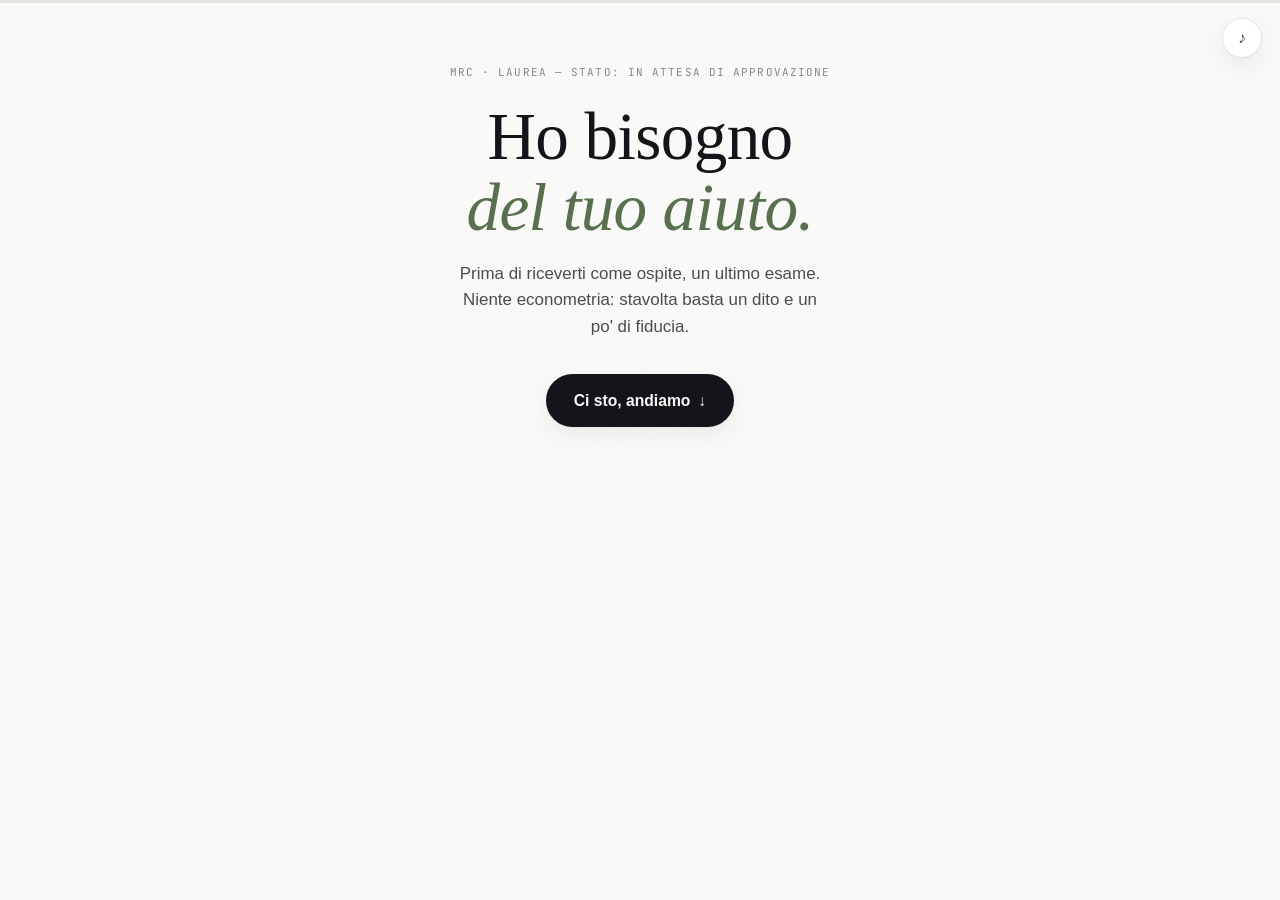
==== index[1].html @ ea22d8e7 "index1" ====
<!DOCTYPE html>
<html lang="it">
<head>
<meta charset="UTF-8">
<meta name="viewport" content="width=device-width, initial-scale=1, viewport-fit=cover">
<title>Marco — Invito alla mia laurea</title>
<meta name="description" content="Prima di invitarti alla mia laurea, una piccola missione.">

<!-- Font: coppia editoriale (serif con carattere + sans neutro + mono per i dati) -->
<link rel="preconnect" href="https://fonts.googleapis.com">
<link rel="preconnect" href="https://fonts.gstatic.com" crossorigin>
<link href="https://fonts.googleapis.com/css2?family=Baloo+2:wght@500;600;700;800&family=Nunito:wght@400;500;600;700&family=JetBrains+Mono:wght@400;500&display=swap" rel="stylesheet">

<link rel="stylesheet" href="style.css">
</head>
<body>

<!-- Rumore/grain molto leggero per una sensazione "premium", non decorativo a caso -->
<div class="grain" aria-hidden="true"></div>

<!-- Barra "quotazione tesi": elemento firma, riprende il linguaggio finanziario del percorso di studi -->
<div class="ledger-bar" aria-hidden="true">
  <div class="ledger-fill" id="ledgerFill"></div>
  <span class="ledger-label" id="ledgerLabel">0%</span>
</div>

<button class="sound-toggle" id="soundToggle" type="button" aria-pressed="true" aria-label="Disattiva audio">
  <span id="soundIcon">♪</span>
</button>

<main class="app" id="app">

  <!-- ============ SCHERMATA 1 — L'INCARICO ============ -->
  <section class="screen screen-intro" id="screenIntro" data-state="active" aria-hidden="false">
    <div class="screen-inner">
      <p class="eyebrow">MRC&nbsp;·&nbsp;LAUREA&nbsp;— STATO: IN ATTESA DI APPROVAZIONE</p>
      <h1 class="display display-xl">
        Ho bisogno<br><em>del tuo aiuto.</em>
      </h1>
      <p class="lede">
        Prima di riceverti come ospite, un ultimo esame.
        Niente econometria: stavolta basta un dito e un po' di fiducia.
      </p>
      <button class="btn btn-primary" id="startBtn" type="button">
        Ci sto, andiamo
        <span class="btn-arrow" aria-hidden="true">↓</span>
      </button>
    </div>
  </section>

  <!-- ============ SCHERMATA 2 — LA MISSIONE (drag & drop) ============ -->
  <section class="screen screen-mission" id="screenMission" data-state="idle" aria-hidden="true">
    <div class="screen-inner">
      <p class="eyebrow">FASE 1 DI 1 — VERIFICA SUL CAMPO</p>
      <h2 class="display display-md">
        Guadagnati la fiducia di <em id="dogNameInline">Bond</em>.
      </h2>
      <p class="lede lede-tight" id="missionHint">
        Trascina il croccantino fino al muso. È l'esame più facile che sosterrai oggi.
      </p>

      <div class="stage" id="stage">
        <!-- Zona target: il cane -->
        <div class="dog-zone" id="dogZone">
          <div class="dog-frame" id="dogFrame">
            <img
              class="dog-photo"
              id="dogImg"
              src="dog.jpg"
              alt="Bond, il mio cane, in attesa fiduciosa"
              draggable="false"
            >
            <!-- Fallback elegante in caso dog.jpg non sia stato ancora caricato -->
            <svg class="dog-fallback" id="dogFallback" viewBox="0 0 200 200" role="img" aria-label="Illustrazione di un cane seduto">
              <circle cx="100" cy="100" r="98" class="dog-fallback-bg"/>
              <g class="dog-fallback-lines" fill="none" stroke-width="3" stroke-linecap="round" stroke-linejoin="round">
                <path d="M60 150c0-30 15-45 40-45s40 15 40 45"/>
                <ellipse cx="100" cy="95" rx="34" ry="30"/>
                <path d="M72 74c-6-14-2-26 6-30 6 10 6 20 4 30"/>
                <path d="M128 74c6-14 2-26-6-30-6 10-6 20-4 30"/>
                <circle cx="88" cy="92" r="2.4" fill="currentColor" stroke="none"/>
                <circle cx="112" cy="92" r="2.4" fill="currentColor" stroke="none"/>
                <path id="dogMouthPath" d="M92 108q8 6 16 0" />
                <circle cx="100" cy="100" r="3" fill="currentColor" stroke="none" opacity=".0001"/>
              </g>
            </svg>
          </div>
          <!-- Punto di arrivo invisibile usato per calcolare il "successo" -->
          <div class="drop-target" id="dropTarget" aria-hidden="true"></div>
        </div>

        <!-- Croccantino trascinabile -->
        <div
          class="treat"
          id="treat"
          role="button"
          tabindex="0"
          aria-label="Croccantino. Trascina fino al cane, oppure premi Invio per lanciarlo automaticamente."
        >
          <img
            class="treat-photo"
            id="treatImg"
            src="treat.png"
            alt=""
            draggable="false"
          >
          <svg class="treat-fallback" id="treatFallback" viewBox="0 0 60 60" role="presentation">
            <path class="treat-shape" d="M30 6c9 0 15 7 15 15 0 3-1 5-3 7 2 2 3 4 3 7 0 8-6 15-15 15S15 43 15 35c0-3 1-5 3-7-2-2-3-4-3-7 0-8 6-15 15-15Z"/>
            <circle cx="24" cy="24" r="1.6" class="treat-dot"/>
            <circle cx="36" cy="26" r="1.6" class="treat-dot"/>
            <circle cx="30" cy="36" r="1.6" class="treat-dot"/>
          </svg>
        </div>
      </div>

      <p class="mission-caption" id="missionCaption">Trascina&nbsp;→</p>
    </div>

    <!-- Livello dei coriandoli, sopra tutto -->
    <div class="confetti-layer" id="confettiLayer" aria-hidden="true"></div>
  </section>

  <!-- ============ SCHERMATA 3 — IL REVEAL ============ -->
  <section class="screen screen-reveal" id="screenReveal" data-state="idle" aria-hidden="true">
    <div class="screen-inner screen-inner-wide">

      <p class="eyebrow eyebrow-gold">🎓 MISSIONE COMPLETATA</p>
      <h2 class="display display-lg">
        Sei ufficialmente<br><em>invitato.</em>
      </h2>
      <p class="lede" id="revealLede">
        Bond ha dato l'approvazione. Ora tocca a te.
      </p>

      <!-- Mini "report trimestrale" ironico — coerente con Economia e Finanza -->
      <div class="report-grid" id="reportGrid">
        <div class="report-card">
          <p class="report-label">RISK ASSESSMENT</p>
          <p class="report-value">Probabilità che mi laureassi: inferiore a quella che <span id="dogNameInline2">Bond</span> rifiutasse un croccantino.</p>
        </div>
        <div class="report-card">
          <p class="report-label">PERFORMANCE</p>
          <p class="report-value"><span id="degreeInline">Economia e Finanza</span>: completata. Sopravvivenza universitaria: <strong>100%</strong>.</p>
        </div>
        <div class="report-card">
          <p class="report-label">STATUS</p>
          <p class="report-value">Achievement unlocked: <strong>Laurea ottenuta.</strong></p>
        </div>
      </div>

      <!-- Dettagli evento -->
      <div class="details-card" id="detailsCard">
        <div class="details-row">
          <span class="details-label">Data</span>
          <span class="details-value" id="detailDate">—</span>
        </div>
        <div class="details-row">
          <span class="details-label">Ora</span>
          <span class="details-value" id="detailTime">—</span>
        </div>
        <div class="details-row">
          <span class="details-label">Luogo</span>
          <span class="details-value" id="detailVenue">—</span>
        </div>
        <div class="details-row">
          <span class="details-label">Indirizzo</span>
          <span class="details-value">
            <a class="maps-link" id="detailMapsLink" href="#" target="_blank" rel="noopener">
              <span id="detailAddress">—</span>
              <span class="maps-arrow" aria-hidden="true">↗</span>
            </a>
          </span>
        </div>
        <div class="details-row" id="detailDressRow">
          <span class="details-label">Dress code</span>
          <span class="details-value" id="detailDress">—</span>
        </div>
      </div>

      <div class="cta-group">
        <a class="btn btn-primary btn-large" id="whatsappBtn" href="#" target="_blank" rel="noopener">
          Conferma la presenza
          <span class="btn-arrow" aria-hidden="true">→</span>
        </a>
        <button class="btn-text" id="calendarBtn" type="button">Aggiungi al calendario</button>
      </div>

      <p class="footnote">Nessun croccantino è stato danneggiato durante la creazione di questo invito.</p>
    </div>
  </section>

</main>

<script src="script.js"></script>
</body>
</html>
---- style.css ----
/* ==========================================================================
   INVITO DI LAUREA — MARCO
   Palette: bianco / nero / grigio + accento salvia (stato) + oro (celebrazione)
   Type: Fraunces (display, con carattere) + Inter (corpo) + JetBrains Mono (dati)
   ========================================================================== */

:root{
  /* ---- colore ---- */
  --bg:            #FAFAF8;
  --bg-raised:     #FFFFFF;
  --ink:           #14151A;
  --ink-soft:      #4A4C52;
  --muted:         #86888D;
  --line:          #E5E4DF;
  --line-strong:   #D5D4CE;

  --sage:          #7C9473;
  --sage-deep:     #58704F;
  --sage-tint:     #E9EEE5;

  --gold:          #C9A961;
  --gold-deep:     #A6853F;
  --gold-tint:     #F6EFDD;

  --ink-invert:    #FAFAF8;

  /* ---- tipografia ---- */
  --font-display: 'Fraunces', Georgia, 'Times New Roman', serif;
  --font-body:    'Inter', -apple-system, BlinkMacSystemFont, 'Segoe UI', sans-serif;
  --font-mono:    'JetBrains Mono', ui-monospace, 'SF Mono', Consolas, monospace;

  /* ---- ritmo ---- */
  --radius-s:  10px;
  --radius-m:  18px;
  --radius-l:  28px;
  --shadow-soft: 0 1px 2px rgba(20,21,26,.04), 0 8px 24px rgba(20,21,26,.06);
  --shadow-lift: 0 2px 6px rgba(20,21,26,.06), 0 16px 40px rgba(20,21,26,.10);

  --ease-out: cubic-bezier(.16,1,.3,1);
  --ease-spring: cubic-bezier(.34,1.56,.64,1);

  color-scheme: light;
}

/* ---------------------------------------------------------------------- */
/* RESET DI BASE                                                          */
/* ---------------------------------------------------------------------- */
*, *::before, *::after{ box-sizing: border-box; }
html{ -webkit-text-size-adjust: 100%; }
html, body{ height: 100%; }
body{
  margin: 0;
  background: var(--bg);
  color: var(--ink);
  font-family: var(--font-body);
  font-size: 16px;
  line-height: 1.5;
  -webkit-font-smoothing: antialiased;
  text-rendering: optimizeLegibility;
  overscroll-behavior-y: none;
}
img{ max-width: 100%; display: block; }
button{ font: inherit; color: inherit; background: none; border: 0; cursor: pointer; }
a{ color: inherit; }
h1, h2, p{ margin: 0; }

/* Focus visibile e leggibile per accessibilità da tastiera */
:focus-visible{
  outline: 2px solid var(--sage-deep);
  outline-offset: 3px;
  border-radius: 6px;
}

/* Rispetta la preferenza di ridurre le animazioni */
@media (prefers-reduced-motion: reduce){
  *, *::before, *::after{
    animation-duration: .001ms !important;
    animation-iteration-count: 1 !important;
    transition-duration: .001ms !important;
    scroll-behavior: auto !important;
  }
}

/* ---------------------------------------------------------------------- */
/* GRAIN — texture leggerissima per una sensazione "stampata", non digitale */
/* ---------------------------------------------------------------------- */
.grain{
  position: fixed;
  inset: 0;
  pointer-events: none;
  z-index: 5;
  opacity: .035;
  mix-blend-mode: multiply;
  background-image: url("data:image/svg+xml,%3Csvg xmlns='http://www.w3.org/2000/svg' width='120' height='120'%3E%3Cfilter id='n'%3E%3CfeTurbulence type='fractalNoise' baseFrequency='0.9' numOctaves='2' stitchTiles='stitch'/%3E%3C/filter%3E%3Crect width='100%25' height='100%25' filter='url(%23n)'/%3E%3C/svg%3E");
}

/* ---------------------------------------------------------------------- */
/* BARRA "QUOTAZIONE TESI" — elemento firma del sito                     */
/* Richiama il linguaggio finanziario (Economia e Finanza) e funge da    */
/* indicatore di avanzamento della missione, non solo decorazione.       */
/* ---------------------------------------------------------------------- */
.ledger-bar{
  position: fixed;
  top: 0; left: 0; right: 0;
  height: 3px;
  background: var(--line);
  z-index: 40;
  display: flex;
  align-items: center;
}
.ledger-fill{
  height: 100%;
  width: 0%;
  background: linear-gradient(90deg, var(--sage-deep), var(--sage));
  transition: width .5s var(--ease-out);
}
.ledger-label{
  position: absolute;
  right: 12px;
  top: 8px;
  font-family: var(--font-mono);
  font-size: 11px;
  letter-spacing: .04em;
  color: var(--muted);
  opacity: 0;
  transition: opacity .3s ease;
}
[data-progress-visible="true"] .ledger-label{ opacity: 1; }

/* ---------------------------------------------------------------------- */
/* TOGGLE AUDIO                                                            */
/* ---------------------------------------------------------------------- */
.sound-toggle{
  position: fixed;
  top: 18px;
  right: 18px;
  z-index: 40;
  width: 40px;
  height: 40px;
  border-radius: 50%;
  background: var(--bg-raised);
  border: 1px solid var(--line);
  color: var(--ink-soft);
  display: flex;
  align-items: center;
  justify-content: center;
  font-size: 16px;
  box-shadow: var(--shadow-soft);
  transition: transform .2s var(--ease-out), color .2s ease;
}
.sound-toggle:hover{ transform: translateY(-1px) scale(1.04); }
.sound-toggle[aria-pressed="false"]{ color: var(--muted); opacity: .55; }

/* ---------------------------------------------------------------------- */
/* LAYOUT GENERALE — un solo "schermo" visibile alla volta                */
/* ---------------------------------------------------------------------- */
.app{
  position: relative;
  min-height: 100dvh;
  overflow: hidden;
}

.screen{
  position: absolute;
  inset: 0;
  display: flex;
  align-items: center;
  justify-content: center;
  padding: 96px 24px 56px;
  opacity: 0;
  visibility: hidden;
  transform: translateY(14px);
  transition: opacity .6s var(--ease-out), transform .6s var(--ease-out), visibility 0s linear .6s;
  overflow-y: auto;
}
.screen[data-state="active"]{
  position: relative;
  opacity: 1;
  visibility: visible;
  transform: translateY(0);
  transition: opacity .6s var(--ease-out), transform .6s var(--ease-out);
}
.screen[data-state="leaving"]{
  opacity: 0;
  transform: translateY(-14px);
}

.screen-inner{
  width: 100%;
  max-width: 480px;
  text-align: center;
  margin: 0 auto;
}
.screen-inner-wide{ max-width: 560px; }

/* ---------------------------------------------------------------------- */
/* TIPOGRAFIA                                                              */
/* ---------------------------------------------------------------------- */
.eyebrow{
  font-family: var(--font-mono);
  font-size: 11px;
  letter-spacing: .10em;
  text-transform: uppercase;
  color: var(--muted);
  margin-bottom: 20px;
}
.eyebrow-gold{ color: var(--gold-deep); }

.display{
  font-family: var(--font-display);
  font-weight: 500;
  letter-spacing: -0.01em;
  color: var(--ink);
}
.display em{
  font-style: italic;
  font-weight: 500;
  color: var(--sage-deep);
}
.display-xl{ font-size: clamp(2.4rem, 9vw, 3.6rem); line-height: 1.06; }
.display-lg{ font-size: clamp(2.1rem, 7.5vw, 3.1rem); line-height: 1.08; margin-bottom: 14px; }
.display-md{ font-size: clamp(1.5rem, 6vw, 2.1rem); line-height: 1.18; margin-bottom: 10px; }

.lede{
  margin-top: 18px;
  font-size: 1.06rem;
  line-height: 1.55;
  color: var(--ink-soft);
  max-width: 40ch;
  margin-left: auto;
  margin-right: auto;
}
.lede-tight{ margin-top: 8px; font-size: .98rem; }

.footnote{
  margin-top: 28px;
  font-size: .8rem;
  color: var(--muted);
  font-style: italic;
}

/* ---------------------------------------------------------------------- */
/* BOTTONI                                                                 */
/* ---------------------------------------------------------------------- */
.btn{
  display: inline-flex;
  align-items: center;
  gap: 8px;
  justify-content: center;
  text-decoration: none;
  border-radius: 999px;
  font-family: var(--font-body);
  font-weight: 600;
  font-size: .98rem;
  padding: 15px 28px;
  min-height: 52px;
  transition: transform .25s var(--ease-spring), box-shadow .25s ease, background .25s ease;
}
.btn-primary{
  background: var(--ink);
  color: var(--ink-invert);
  box-shadow: var(--shadow-soft);
  margin-top: 34px;
}
.btn-primary:hover{
  background: var(--sage-deep);
  transform: translateY(-2px);
  box-shadow: var(--shadow-lift);
}
.btn-primary:active{ transform: translateY(0) scale(.98); }
.btn-large{ padding: 17px 32px; font-size: 1.02rem; width: 100%; max-width: 340px; }
.btn-arrow{ transition: transform .25s var(--ease-out); }
.btn-primary:hover .btn-arrow{ transform: translateX(3px); }

.btn-text{
  margin-top: 14px;
  font-size: .88rem;
  color: var(--muted);
  text-decoration: underline;
  text-underline-offset: 3px;
  text-decoration-color: var(--line-strong);
}
.btn-text:hover{ color: var(--ink-soft); text-decoration-color: var(--muted); }

.cta-group{
  margin-top: 36px;
  display: flex;
  flex-direction: column;
  align-items: center;
}

/* ---------------------------------------------------------------------- */
/* SCHERMATA MISSIONE — palco di gioco                                    */
/* ---------------------------------------------------------------------- */
.mission-caption{
  margin-top: 22px;
  font-family: var(--font-mono);
  font-size: .82rem;
  letter-spacing: .04em;
  color: var(--muted);
  transition: color .3s ease, opacity .3s ease;
}
.mission-caption[data-success="true"]{ color: var(--sage-deep); font-weight: 500; }

.stage{
  position: relative;
  width: 100%;
  height: min(46vh, 340px);
  min-height: 240px;
  margin-top: 8px;
  touch-action: none; /* consente al nostro drag via Pointer Events di gestire il tocco senza scroll */
  user-select: none;
}

.dog-zone{
  position: absolute;
  right: 6%;
  bottom: 8%;
  width: 46%;
  max-width: 190px;
  aspect-ratio: 1;
}
.dog-frame{
  position: relative;
  width: 100%;
  height: 100%;
  border-radius: 50%;
  overflow: hidden;
  background: var(--sage-tint);
  border: 1px solid var(--line);
  box-shadow: var(--shadow-soft);
  transition: transform .35s var(--ease-spring);
}
.dog-frame.is-happy{ transform: scale(1.06); }

.dog-photo{
  position: absolute; inset: 0;
  width: 100%; height: 100%;
  object-fit: cover;
}
/* Se dog.jpg non è presente, l'onerror in JS nasconde <img> e mostra questo SVG */
.dog-fallback{
  position: absolute; inset: 0;
  width: 100%; height: 100%;
  display: none;
  color: var(--sage-deep);
}
.dog-fallback-bg{ fill: var(--sage-tint); }

/* Punto invisibile che definisce l'area di "successo" per il drop */
.drop-target{
  position: absolute;
  left: 18%;
  top: 40%;
  width: 30%;
  height: 30%;
  pointer-events: none;
}

.treat{
  position: absolute;
  left: 6%;
  bottom: 14%;
  width: 64px;
  height: 64px;
  border-radius: 50%;
  background: var(--bg-raised);
  border: 1px solid var(--line);
  box-shadow: var(--shadow-soft);
  display: flex;
  align-items: center;
  justify-content: center;
  cursor: grab;
  touch-action: none;
  will-change: transform;
  animation: treat-invite 2.2s ease-in-out infinite;
}
.treat:active{ cursor: grabbing; }
.treat.is-dragging{
  animation: none;
  box-shadow: var(--shadow-lift);
  cursor: grabbing;
}
.treat.is-locked{ animation: none; }

.treat-photo{
  width: 62%; height: 62%;
  object-fit: contain;
  pointer-events: none;
}
.treat-fallback{
  width: 60%; height: 60%;
  display: none;
  color: var(--gold-deep);
  pointer-events: none;
}
.treat-shape{ fill: var(--gold-tint); stroke: var(--gold-deep); stroke-width: 2; }
.treat-dot{ fill: var(--gold-deep); opacity: .5; }

/* piccolo invito al gesto, disattivato durante il drag e a fine missione */
@keyframes treat-invite{
  0%, 100%{ transform: translate(0,0) rotate(0deg); }
  50%{ transform: translate(3px,-4px) rotate(-4deg); }
}

/* ---------------------------------------------------------------------- */
/* CORIANDOLI — eleganti, non giocosi: piccoli segmenti e cerchi          */
/* ---------------------------------------------------------------------- */
.confetti-layer{
  position: absolute;
  inset: 0;
  overflow: visible;
  pointer-events: none;
  z-index: 30;
}
.confetto{
  position: absolute;
  top: 0; left: 0;
  width: var(--size, 7px);
  height: var(--size, 7px);
  background: var(--confetto-color, var(--gold));
  border-radius: var(--confetto-radius, 2px);
  opacity: 0;
  animation: confetto-burst var(--dur, 1.1s) var(--ease-out) forwards;
  animation-delay: var(--delay, 0s);
}
@keyframes confetto-burst{
  0%{
    opacity: 0;
    transform: translate(0,0) rotate(0deg) scale(.6);
  }
  12%{ opacity: 1; }
  100%{
    opacity: 0;
    transform:
      translate(var(--tx, 40px), var(--ty, -80px))
      rotate(var(--rot, 180deg))
      scale(1);
  }
}

/* ---------------------------------------------------------------------- */
/* REPORT CARDS — micro-report trimestrale ironico                       */
/* ---------------------------------------------------------------------- */
.report-grid{
  margin-top: 30px;
  display: grid;
  grid-template-columns: 1fr;
  gap: 10px;
  text-align: left;
}
.report-card{
  background: var(--bg-raised);
  border: 1px solid var(--line);
  border-radius: var(--radius-m);
  padding: 16px 18px;
  box-shadow: var(--shadow-soft);
}
.report-label{
  font-family: var(--font-mono);
  font-size: 10.5px;
  letter-spacing: .09em;
  color: var(--muted);
  margin-bottom: 6px;
}
.report-value{
  font-size: .96rem;
  line-height: 1.45;
  color: var(--ink);
}
.report-value strong{ color: var(--sage-deep); }

/* ---------------------------------------------------------------------- */
/* DETTAGLI EVENTO                                                        */
/* ---------------------------------------------------------------------- */
.details-card{
  margin-top: 18px;
  background: var(--bg-raised);
  border: 1px solid var(--line);
  border-radius: var(--radius-l);
  padding: 8px 22px;
  box-shadow: var(--shadow-lift);
  text-align: left;
}
.details-row{
  display: flex;
  justify-content: space-between;
  align-items: baseline;
  gap: 16px;
  padding: 16px 0;
  border-bottom: 1px solid var(--line);
}
.details-row:last-child{ border-bottom: 0; }
.details-label{
  font-family: var(--font-mono);
  font-size: 11px;
  letter-spacing: .06em;
  text-transform: uppercase;
  color: var(--muted);
  flex-shrink: 0;
}
.details-value{
  font-family: var(--font-display);
  font-size: 1.05rem;
  text-align: right;
  color: var(--ink);
}
.maps-link{
  display: inline-flex;
  align-items: center;
  gap: 4px;
  text-decoration: none;
  color: var(--sage-deep);
  border-bottom: 1px solid var(--sage);
}
.maps-arrow{ font-size: .85em; }

/* ---------------------------------------------------------------------- */
/* RESPONSIVE — regolazioni per schermi più larghi                        */
/* ---------------------------------------------------------------------- */
@media (min-width: 640px){
  .screen{ padding: 64px 24px; }
  .report-grid{ grid-template-columns: repeat(3, 1fr); }
  .details-value{ font-size: 1.1rem; }
}

@media (min-width: 900px){
  .display-xl{ font-size: 4.2rem; }
  .stage{ height: 380px; }
}

/* Schermi molto bassi (landscape su telefono) */
@media (max-height: 560px){
  .screen{ padding: 76px 24px 40px; align-items: flex-start; }
  .stage{ height: 220px; }
}
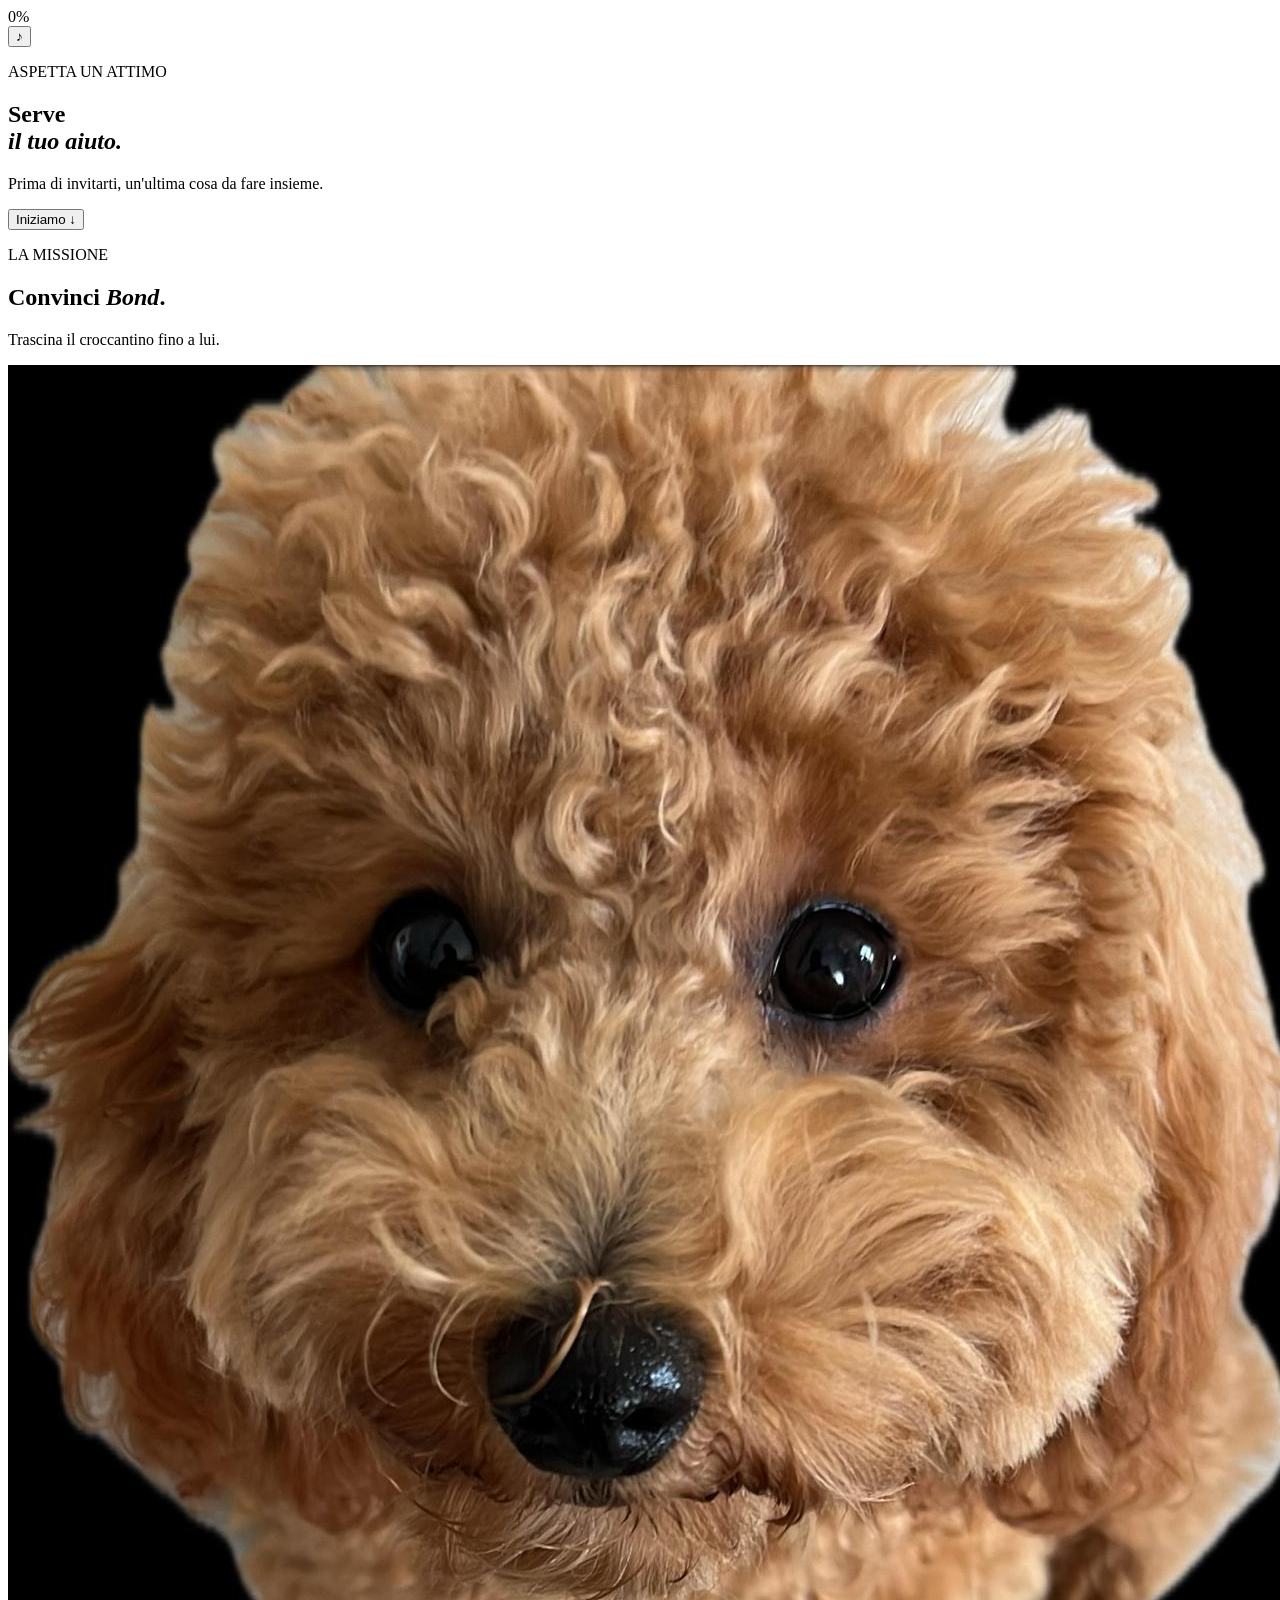
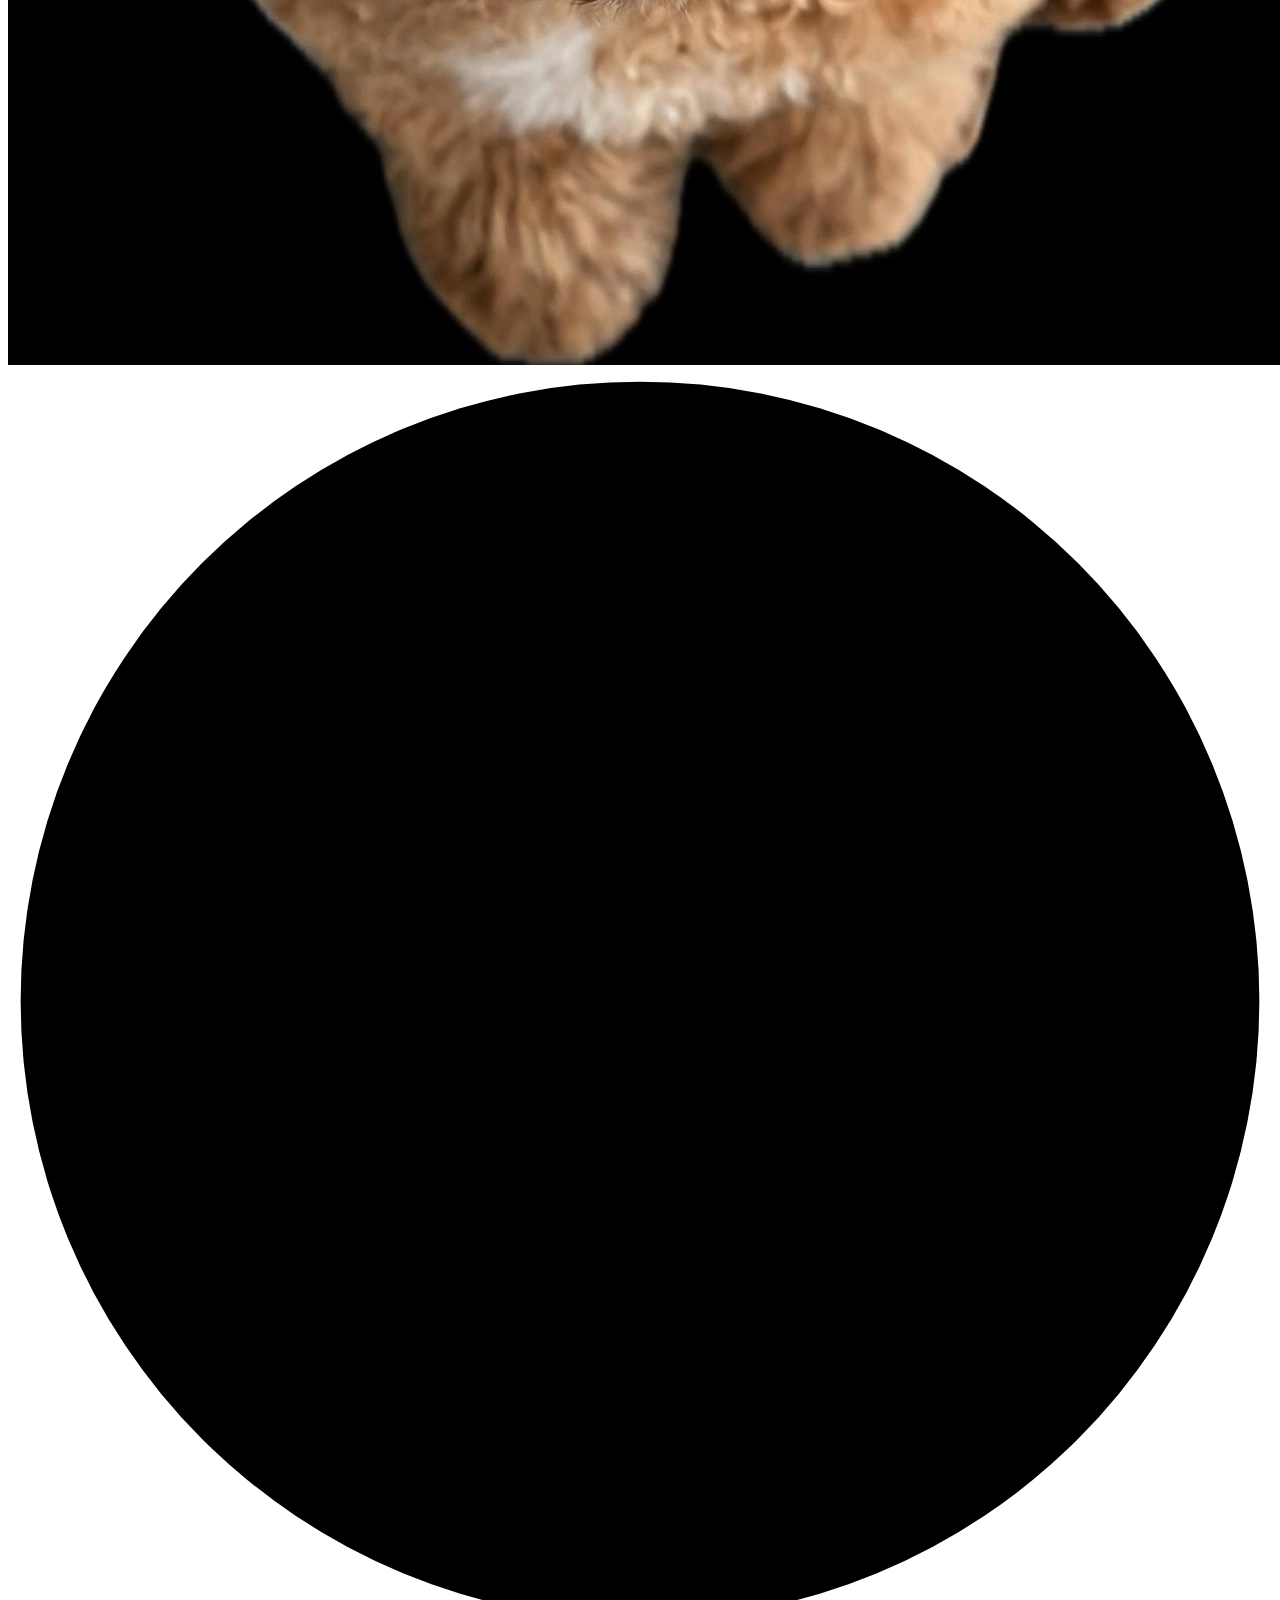
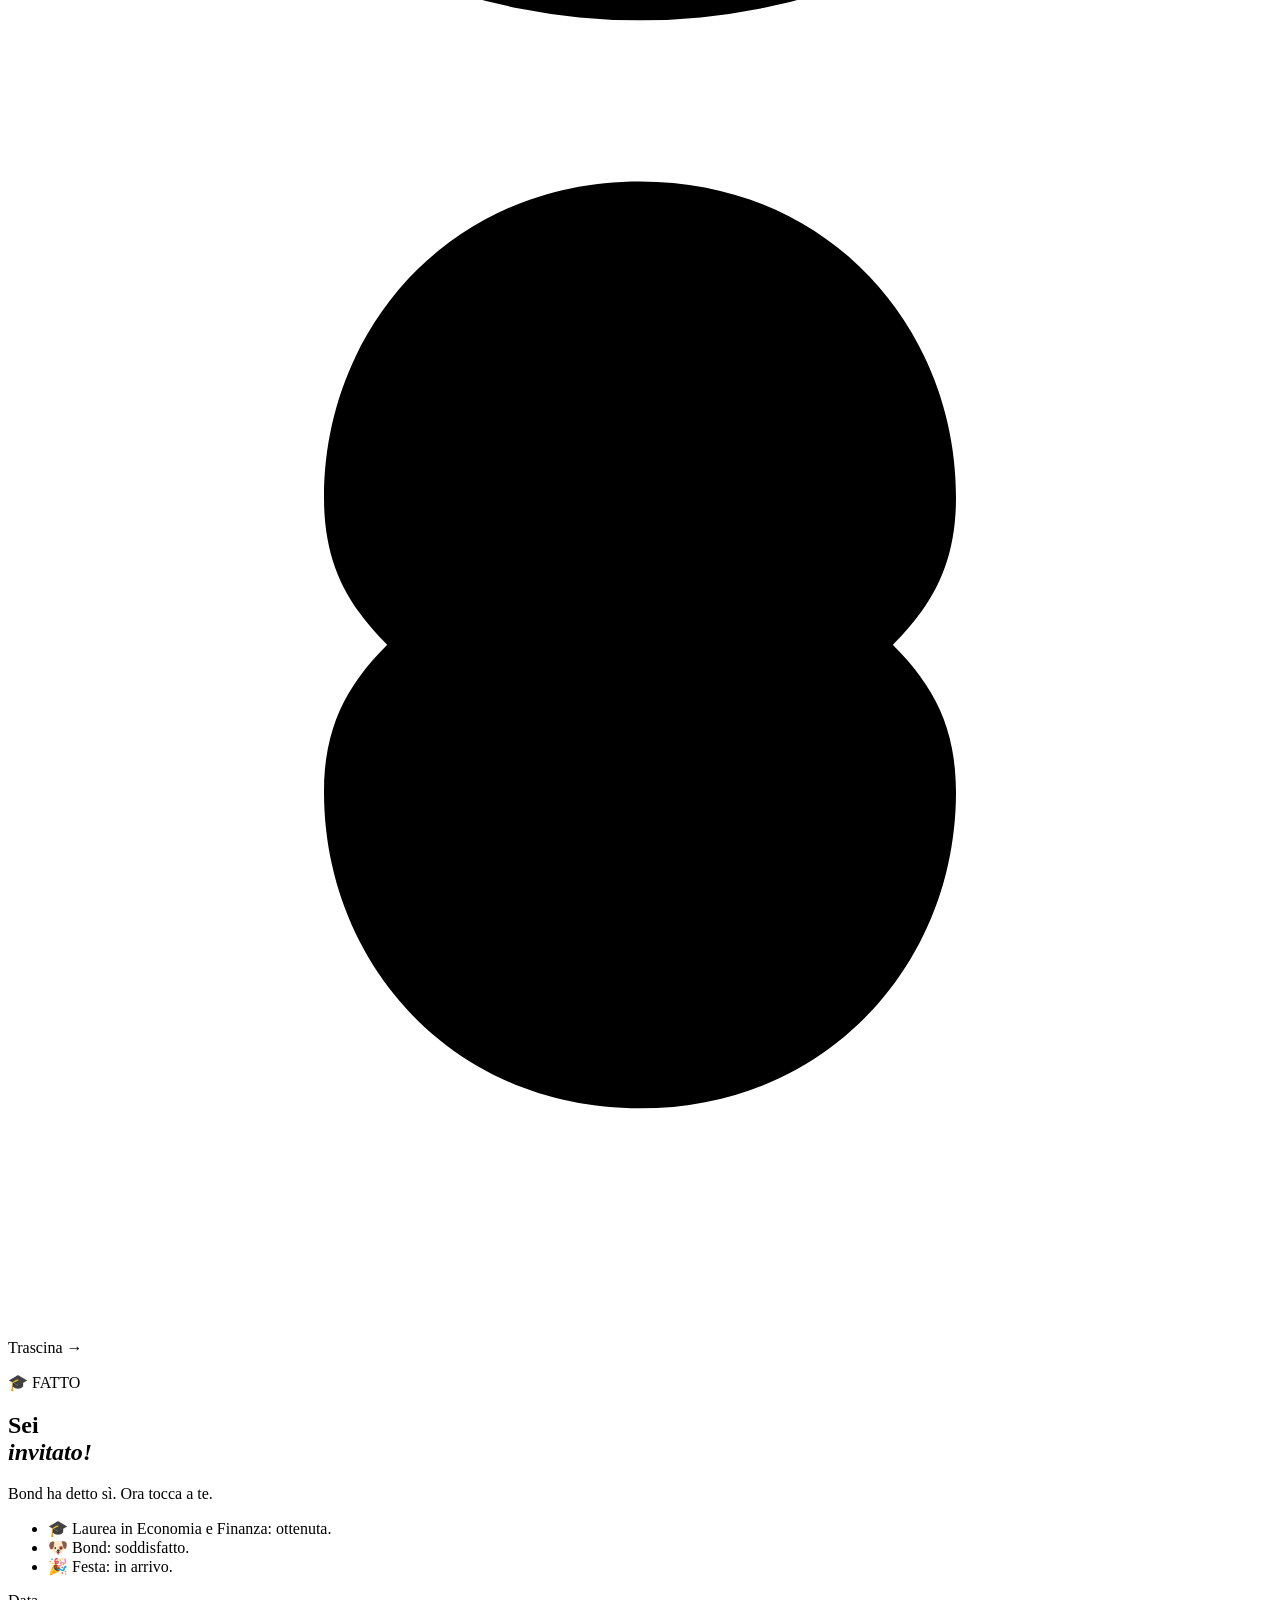
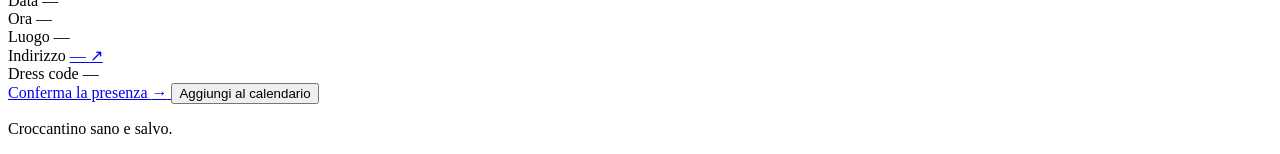
==== commit 9b5948da: "Add files via upload" ====
--- a/index[1].html
+++ b/index[1].html
@@ -18,7 +18,7 @@
 <!-- Rumore/grain molto leggero per una sensazione "premium", non decorativo a caso -->
 <div class="grain" aria-hidden="true"></div>
 
-<!-- Barra "quotazione tesi": elemento firma, riprende il linguaggio finanziario del percorso di studi -->
+<!-- Barra di avanzamento della missione, multicolore -->
 <div class="ledger-bar" aria-hidden="true">
   <div class="ledger-fill" id="ledgerFill"></div>
   <span class="ledger-label" id="ledgerLabel">0%</span>
@@ -28,21 +28,25 @@
   <span id="soundIcon">♪</span>
 </button>
 
+<!-- Livello globale dei coriandoli: copre tutto lo schermo al momento del successo -->
+<div class="confetti-layer" id="confettiLayer" aria-hidden="true"></div>
+<!-- Flash colorato di celebrazione -->
+<div class="celebration-flash" id="celebrationFlash" aria-hidden="true"></div>
+
 <main class="app" id="app">
 
   <!-- ============ SCHERMATA 1 — L'INCARICO ============ -->
   <section class="screen screen-intro" id="screenIntro" data-state="active" aria-hidden="false">
     <div class="screen-inner">
-      <p class="eyebrow">MRC&nbsp;·&nbsp;LAUREA&nbsp;— STATO: IN ATTESA DI APPROVAZIONE</p>
+      <p class="eyebrow">ASPETTA UN ATTIMO</p>
       <h1 class="display display-xl">
-        Ho bisogno<br><em>del tuo aiuto.</em>
+        Serve<br><em>il tuo aiuto.</em>
       </h1>
       <p class="lede">
-        Prima di riceverti come ospite, un ultimo esame.
-        Niente econometria: stavolta basta un dito e un po' di fiducia.
+        Prima di invitarti, un'ultima cosa da fare insieme.
       </p>
       <button class="btn btn-primary" id="startBtn" type="button">
-        Ci sto, andiamo
+        Iniziamo
         <span class="btn-arrow" aria-hidden="true">↓</span>
       </button>
     </div>
@@ -51,12 +55,12 @@
   <!-- ============ SCHERMATA 2 — LA MISSIONE (drag & drop) ============ -->
   <section class="screen screen-mission" id="screenMission" data-state="idle" aria-hidden="true">
     <div class="screen-inner">
-      <p class="eyebrow">FASE 1 DI 1 — VERIFICA SUL CAMPO</p>
+      <p class="eyebrow">LA MISSIONE</p>
       <h2 class="display display-md">
-        Guadagnati la fiducia di <em id="dogNameInline">Bond</em>.
+        Convinci <em id="dogNameInline">Bond</em>.
       </h2>
       <p class="lede lede-tight" id="missionHint">
-        Trascina il croccantino fino al muso. È l'esame più facile che sosterrai oggi.
+        Trascina il croccantino fino a lui.
       </p>
 
       <div class="stage" id="stage">
@@ -115,38 +119,26 @@
 
       <p class="mission-caption" id="missionCaption">Trascina&nbsp;→</p>
     </div>
-
-    <!-- Livello dei coriandoli, sopra tutto -->
-    <div class="confetti-layer" id="confettiLayer" aria-hidden="true"></div>
   </section>
 
   <!-- ============ SCHERMATA 3 — IL REVEAL ============ -->
   <section class="screen screen-reveal" id="screenReveal" data-state="idle" aria-hidden="true">
     <div class="screen-inner screen-inner-wide">
 
-      <p class="eyebrow eyebrow-gold">🎓 MISSIONE COMPLETATA</p>
-      <h2 class="display display-lg">
-        Sei ufficialmente<br><em>invitato.</em>
+      <p class="eyebrow eyebrow-gold">🎓 FATTO</p>
+      <h2 class="display display-lg" id="revealTitle">
+        Sei<br><em>invitato!</em>
       </h2>
       <p class="lede" id="revealLede">
-        Bond ha dato l'approvazione. Ora tocca a te.
+        <span id="dogNameInline2">Bond</span> ha detto sì. Ora tocca a te.
       </p>
 
-      <!-- Mini "report trimestrale" ironico — coerente con Economia e Finanza -->
-      <div class="report-grid" id="reportGrid">
-        <div class="report-card">
-          <p class="report-label">RISK ASSESSMENT</p>
-          <p class="report-value">Probabilità che mi laureassi: inferiore a quella che <span id="dogNameInline2">Bond</span> rifiutasse un croccantino.</p>
-        </div>
-        <div class="report-card">
-          <p class="report-label">PERFORMANCE</p>
-          <p class="report-value"><span id="degreeInline">Economia e Finanza</span>: completata. Sopravvivenza universitaria: <strong>100%</strong>.</p>
-        </div>
-        <div class="report-card">
-          <p class="report-label">STATUS</p>
-          <p class="report-value">Achievement unlocked: <strong>Laurea ottenuta.</strong></p>
-        </div>
-      </div>
+      <!-- Riepilogo breve e diretto, niente giri di parole -->
+      <ul class="celebration-list" id="celebrationList">
+        <li><span class="celebration-emoji">🎓</span> Laurea in <span id="degreeInline">Economia e Finanza</span>: ottenuta.</li>
+        <li><span class="celebration-emoji">🐶</span> <span id="dogNameInline3">Bond</span>: soddisfatto.</li>
+        <li><span class="celebration-emoji">🎉</span> Festa: in arrivo.</li>
+      </ul>
 
       <!-- Dettagli evento -->
       <div class="details-card" id="detailsCard">
@@ -185,7 +177,7 @@
         <button class="btn-text" id="calendarBtn" type="button">Aggiungi al calendario</button>
       </div>
 
-      <p class="footnote">Nessun croccantino è stato danneggiato durante la creazione di questo invito.</p>
+      <p class="footnote">Croccantino sano e salvo.</p>
     </div>
   </section>
 
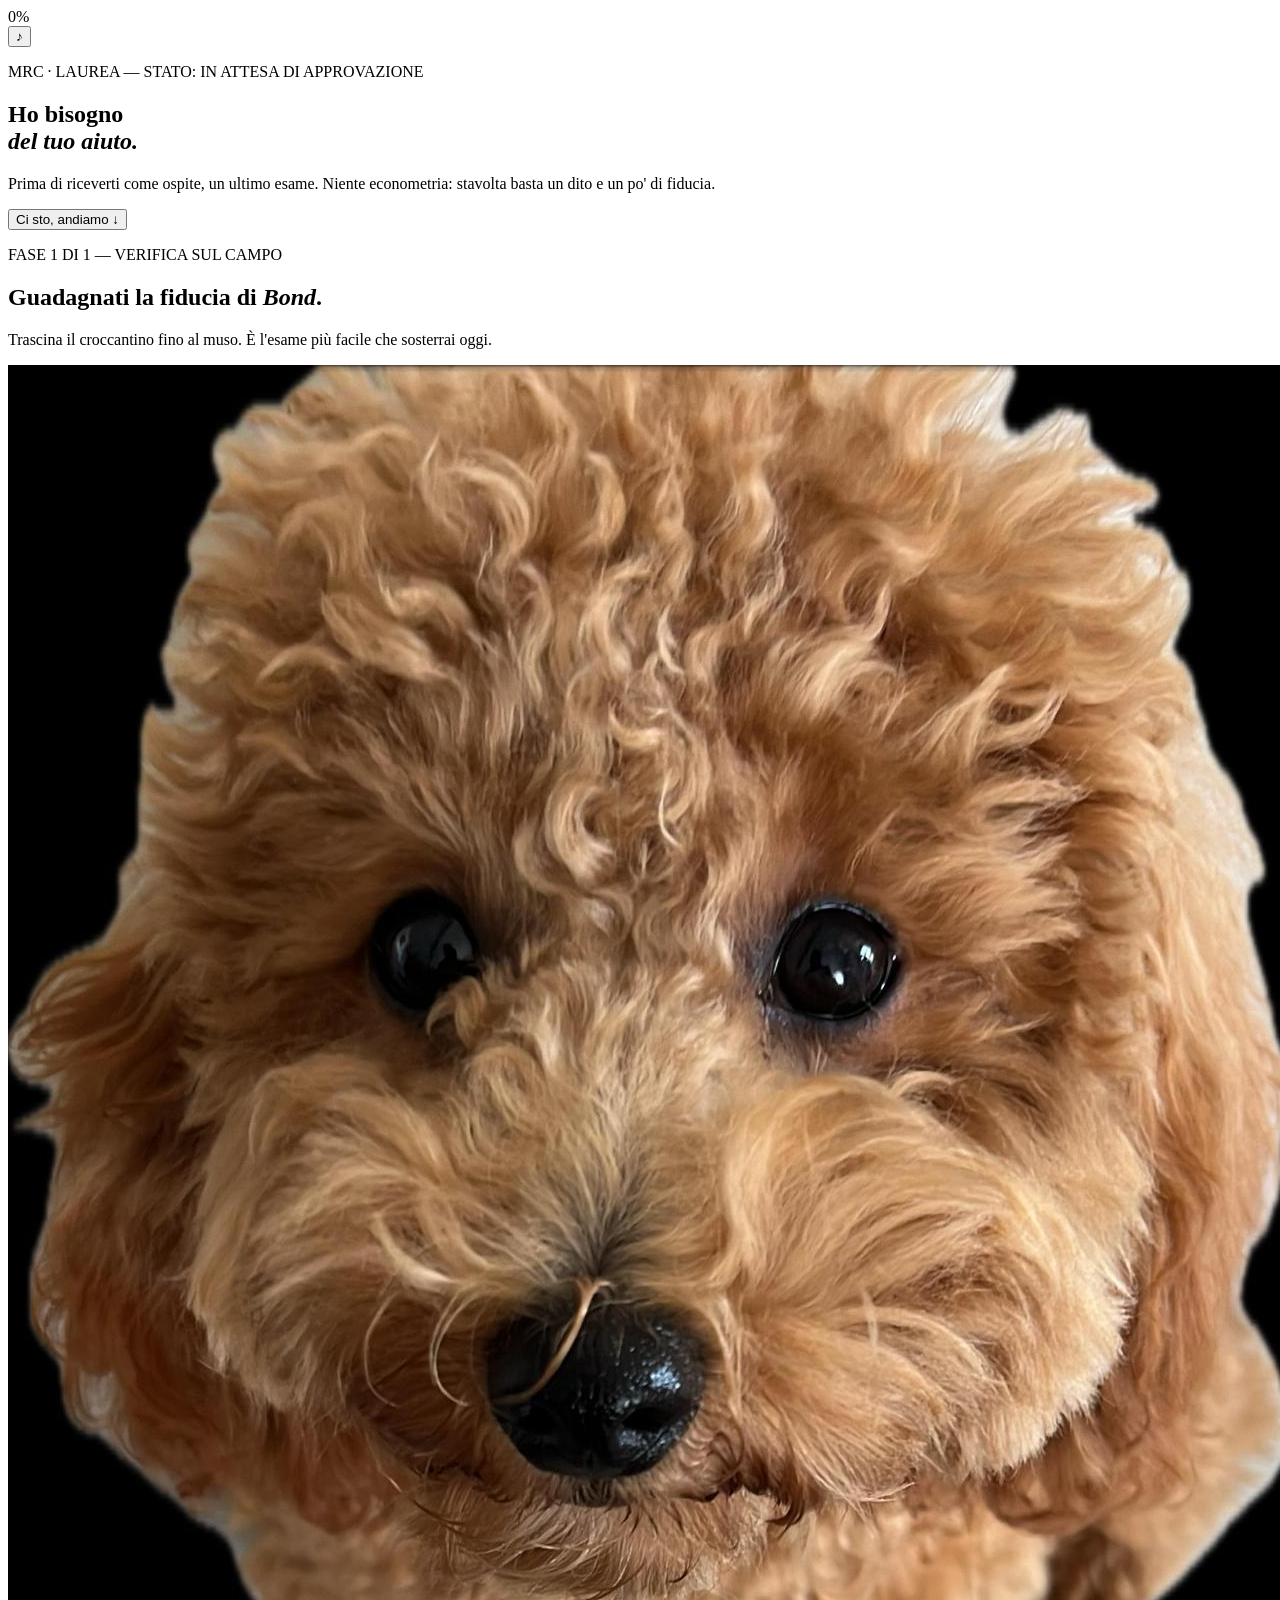
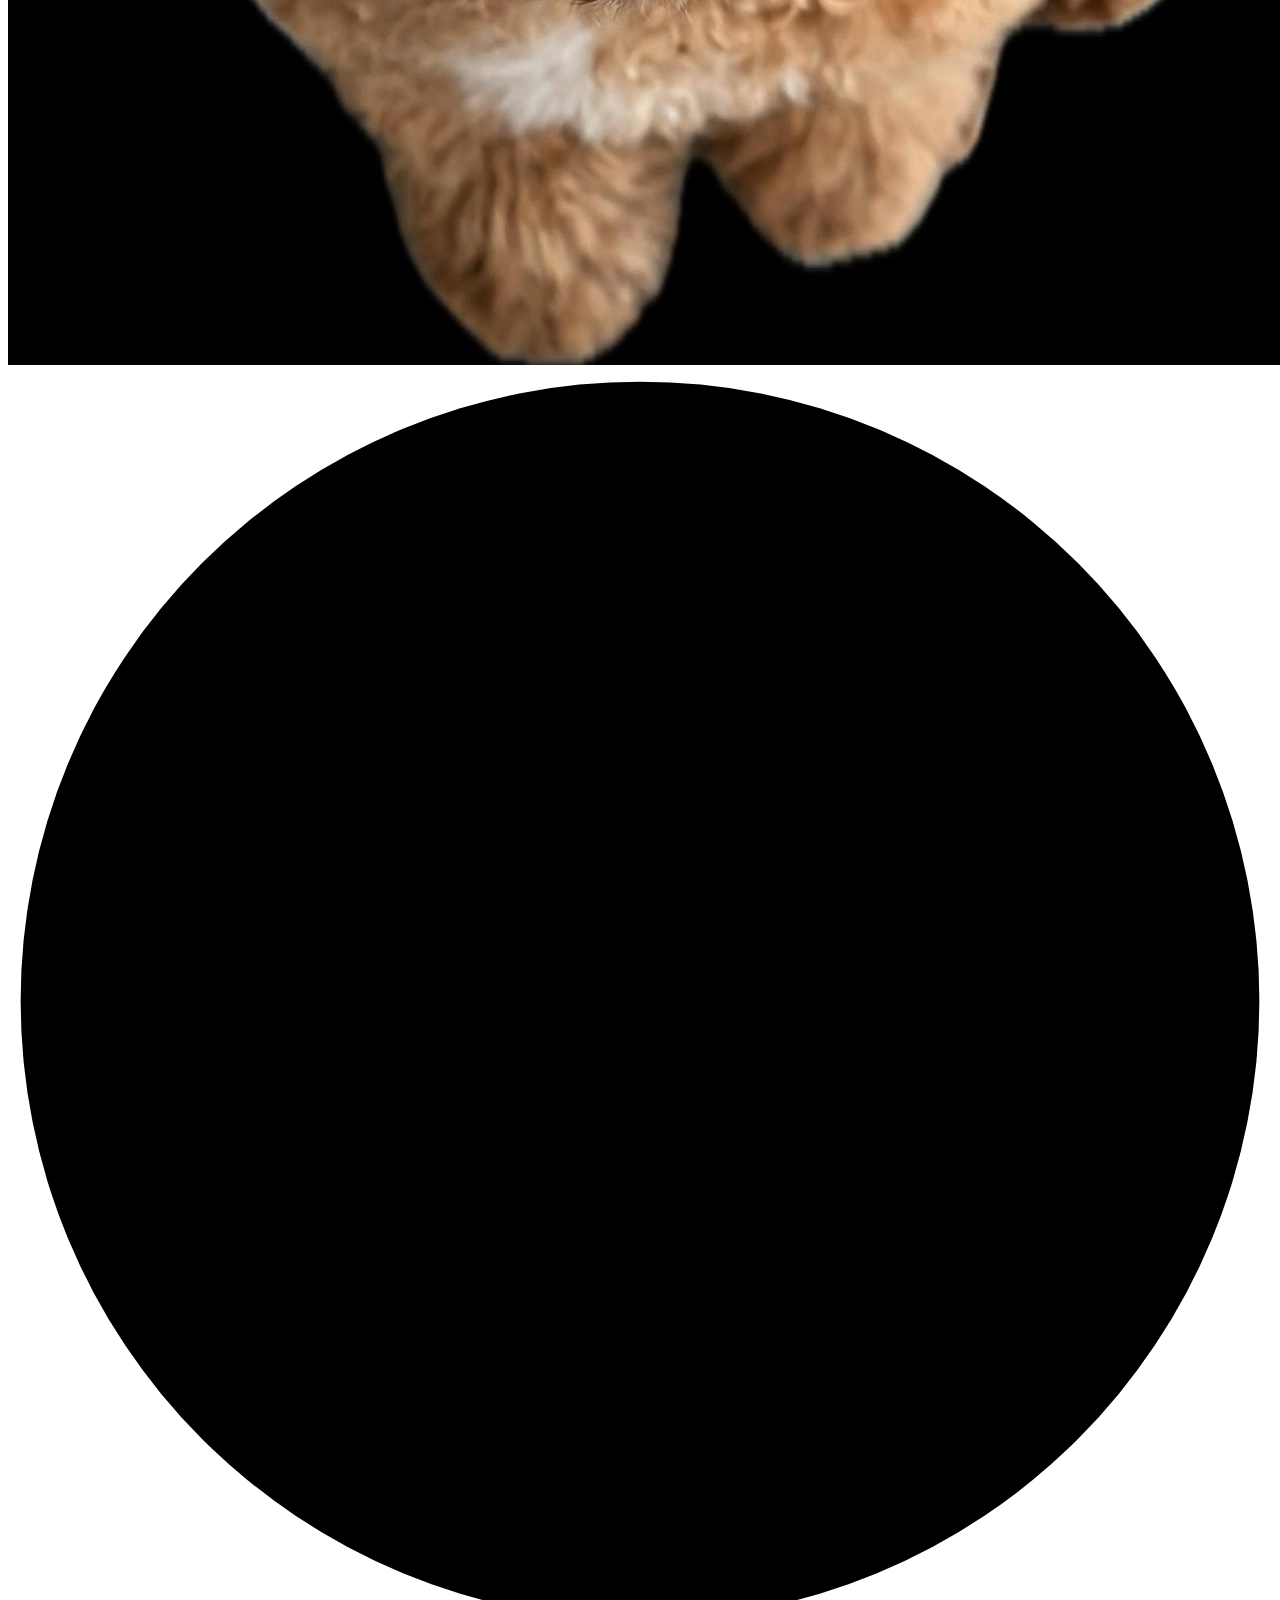
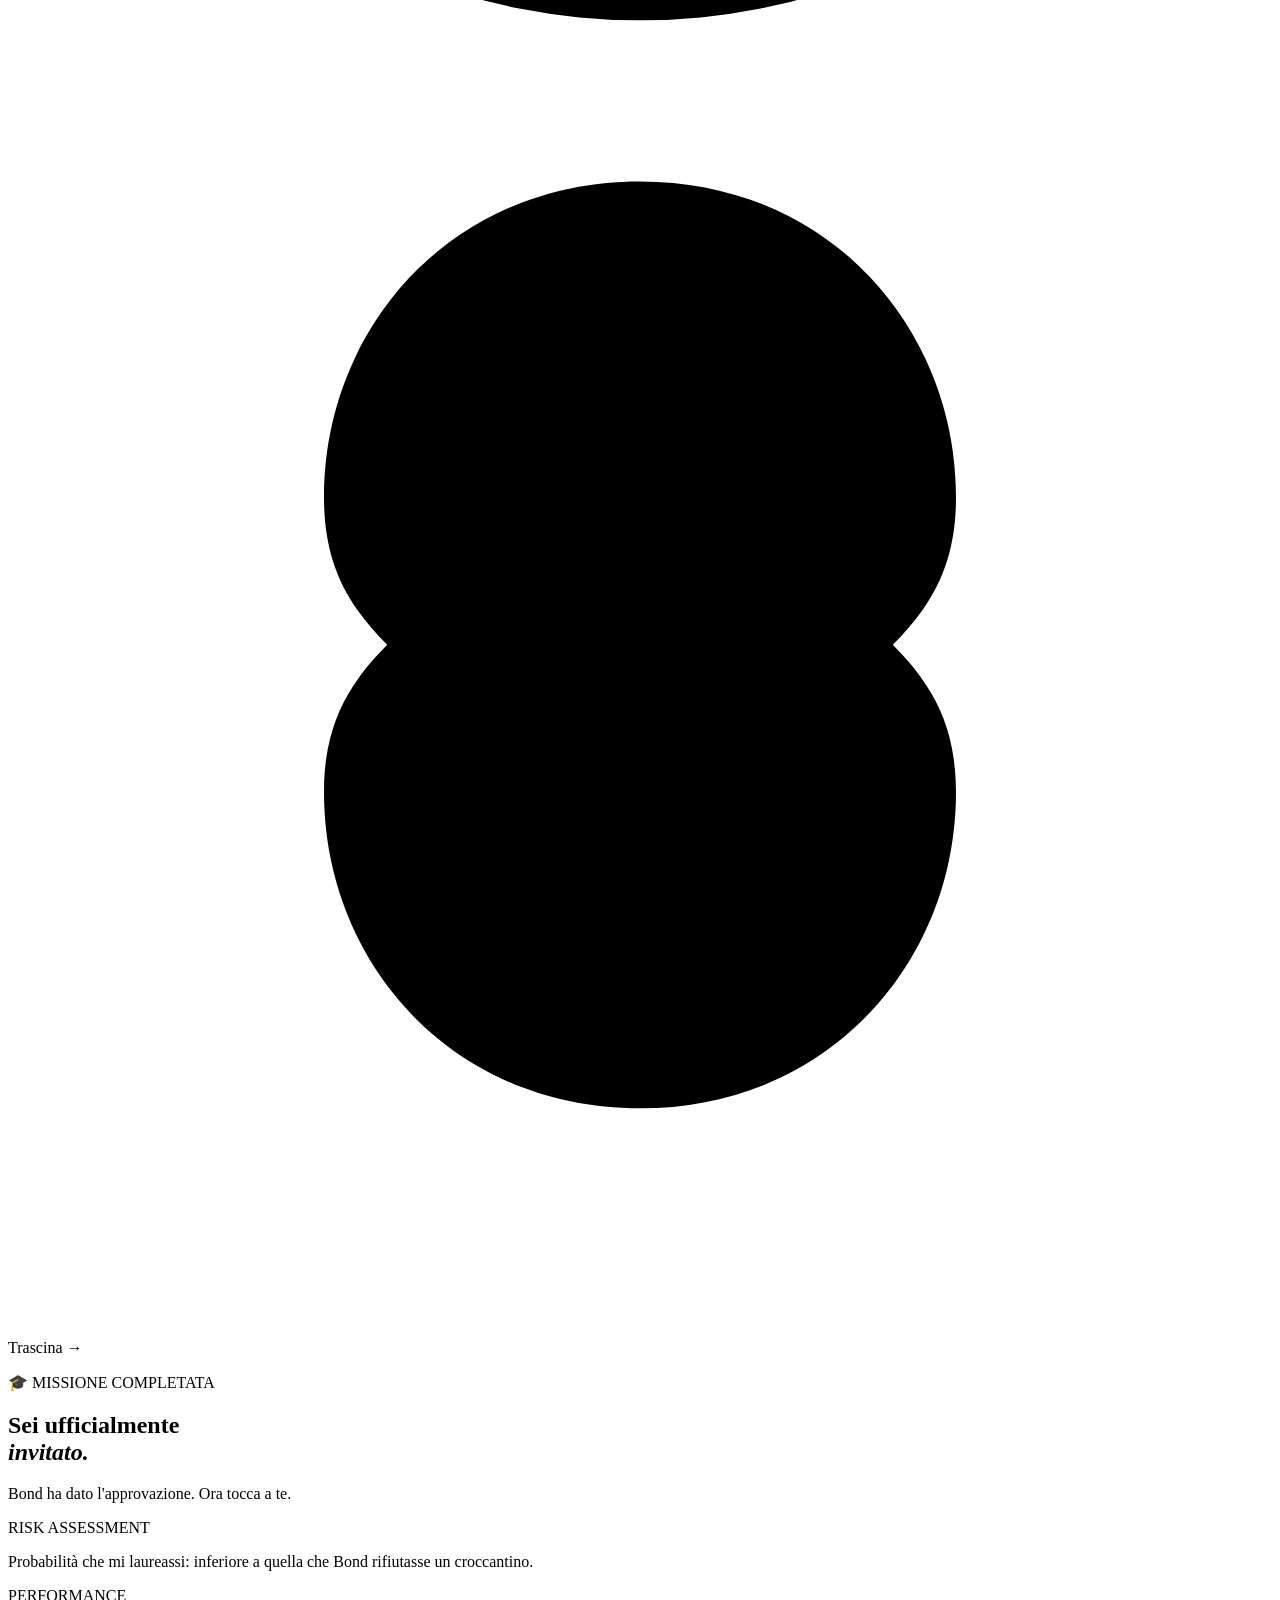
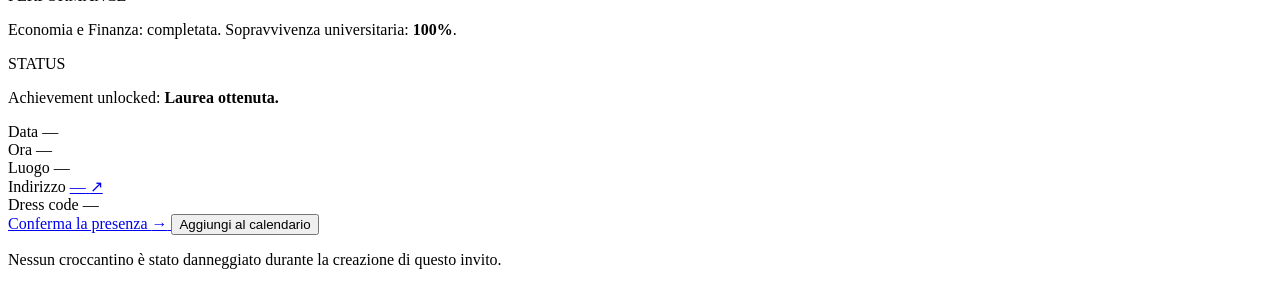
==== commit 26b6de59: "html" ====
--- a/index[1].html
+++ b/index[1].html
@@ -18,7 +18,7 @@
 <!-- Rumore/grain molto leggero per una sensazione "premium", non decorativo a caso -->
 <div class="grain" aria-hidden="true"></div>
 
-<!-- Barra di avanzamento della missione, multicolore -->
+<!-- Barra "quotazione tesi": elemento firma, riprende il linguaggio finanziario del percorso di studi -->
 <div class="ledger-bar" aria-hidden="true">
   <div class="ledger-fill" id="ledgerFill"></div>
   <span class="ledger-label" id="ledgerLabel">0%</span>
@@ -28,25 +28,21 @@
   <span id="soundIcon">♪</span>
 </button>
 
-<!-- Livello globale dei coriandoli: copre tutto lo schermo al momento del successo -->
-<div class="confetti-layer" id="confettiLayer" aria-hidden="true"></div>
-<!-- Flash colorato di celebrazione -->
-<div class="celebration-flash" id="celebrationFlash" aria-hidden="true"></div>
-
 <main class="app" id="app">
 
   <!-- ============ SCHERMATA 1 — L'INCARICO ============ -->
   <section class="screen screen-intro" id="screenIntro" data-state="active" aria-hidden="false">
     <div class="screen-inner">
-      <p class="eyebrow">ASPETTA UN ATTIMO</p>
+      <p class="eyebrow">MRC&nbsp;·&nbsp;LAUREA&nbsp;— STATO: IN ATTESA DI APPROVAZIONE</p>
       <h1 class="display display-xl">
-        Serve<br><em>il tuo aiuto.</em>
+        Ho bisogno<br><em>del tuo aiuto.</em>
       </h1>
       <p class="lede">
-        Prima di invitarti, un'ultima cosa da fare insieme.
+        Prima di riceverti come ospite, un ultimo esame.
+        Niente econometria: stavolta basta un dito e un po' di fiducia.
       </p>
       <button class="btn btn-primary" id="startBtn" type="button">
-        Iniziamo
+        Ci sto, andiamo
         <span class="btn-arrow" aria-hidden="true">↓</span>
       </button>
     </div>
@@ -55,12 +51,12 @@
   <!-- ============ SCHERMATA 2 — LA MISSIONE (drag & drop) ============ -->
   <section class="screen screen-mission" id="screenMission" data-state="idle" aria-hidden="true">
     <div class="screen-inner">
-      <p class="eyebrow">LA MISSIONE</p>
+      <p class="eyebrow">FASE 1 DI 1 — VERIFICA SUL CAMPO</p>
       <h2 class="display display-md">
-        Convinci <em id="dogNameInline">Bond</em>.
+        Guadagnati la fiducia di <em id="dogNameInline">Bond</em>.
       </h2>
       <p class="lede lede-tight" id="missionHint">
-        Trascina il croccantino fino a lui.
+        Trascina il croccantino fino al muso. È l'esame più facile che sosterrai oggi.
       </p>
 
       <div class="stage" id="stage">
@@ -119,26 +115,38 @@
 
       <p class="mission-caption" id="missionCaption">Trascina&nbsp;→</p>
     </div>
+
+    <!-- Livello dei coriandoli, sopra tutto -->
+    <div class="confetti-layer" id="confettiLayer" aria-hidden="true"></div>
   </section>
 
   <!-- ============ SCHERMATA 3 — IL REVEAL ============ -->
   <section class="screen screen-reveal" id="screenReveal" data-state="idle" aria-hidden="true">
     <div class="screen-inner screen-inner-wide">
 
-      <p class="eyebrow eyebrow-gold">🎓 FATTO</p>
-      <h2 class="display display-lg" id="revealTitle">
-        Sei<br><em>invitato!</em>
+      <p class="eyebrow eyebrow-gold">🎓 MISSIONE COMPLETATA</p>
+      <h2 class="display display-lg">
+        Sei ufficialmente<br><em>invitato.</em>
       </h2>
       <p class="lede" id="revealLede">
-        <span id="dogNameInline2">Bond</span> ha detto sì. Ora tocca a te.
+        Bond ha dato l'approvazione. Ora tocca a te.
       </p>
 
-      <!-- Riepilogo breve e diretto, niente giri di parole -->
-      <ul class="celebration-list" id="celebrationList">
-        <li><span class="celebration-emoji">🎓</span> Laurea in <span id="degreeInline">Economia e Finanza</span>: ottenuta.</li>
-        <li><span class="celebration-emoji">🐶</span> <span id="dogNameInline3">Bond</span>: soddisfatto.</li>
-        <li><span class="celebration-emoji">🎉</span> Festa: in arrivo.</li>
-      </ul>
+      <!-- Mini "report trimestrale" ironico — coerente con Economia e Finanza -->
+      <div class="report-grid" id="reportGrid">
+        <div class="report-card">
+          <p class="report-label">RISK ASSESSMENT</p>
+          <p class="report-value">Probabilità che mi laureassi: inferiore a quella che <span id="dogNameInline2">Bond</span> rifiutasse un croccantino.</p>
+        </div>
+        <div class="report-card">
+          <p class="report-label">PERFORMANCE</p>
+          <p class="report-value"><span id="degreeInline">Economia e Finanza</span>: completata. Sopravvivenza universitaria: <strong>100%</strong>.</p>
+        </div>
+        <div class="report-card">
+          <p class="report-label">STATUS</p>
+          <p class="report-value">Achievement unlocked: <strong>Laurea ottenuta.</strong></p>
+        </div>
+      </div>
 
       <!-- Dettagli evento -->
       <div class="details-card" id="detailsCard">
@@ -177,7 +185,7 @@
         <button class="btn-text" id="calendarBtn" type="button">Aggiungi al calendario</button>
       </div>
 
-      <p class="footnote">Croccantino sano e salvo.</p>
+      <p class="footnote">Nessun croccantino è stato danneggiato durante la creazione di questo invito.</p>
     </div>
   </section>
 
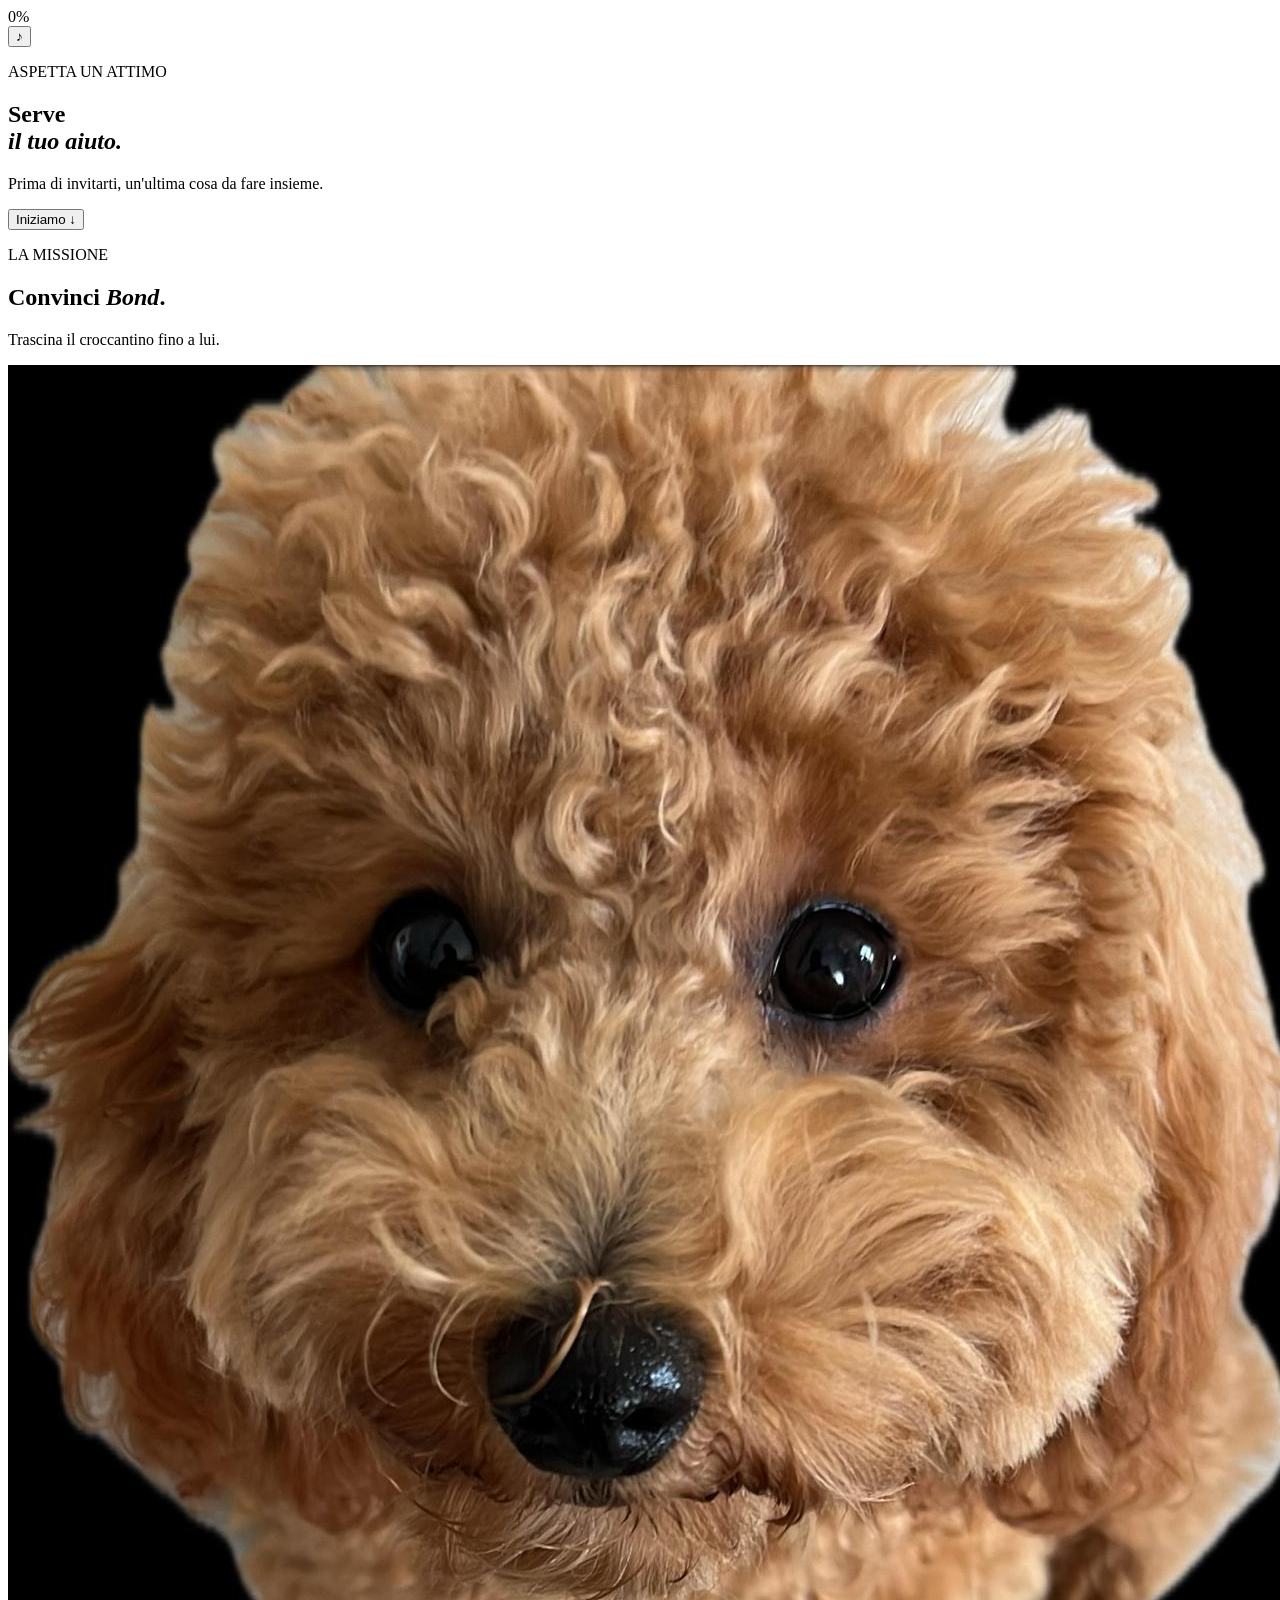
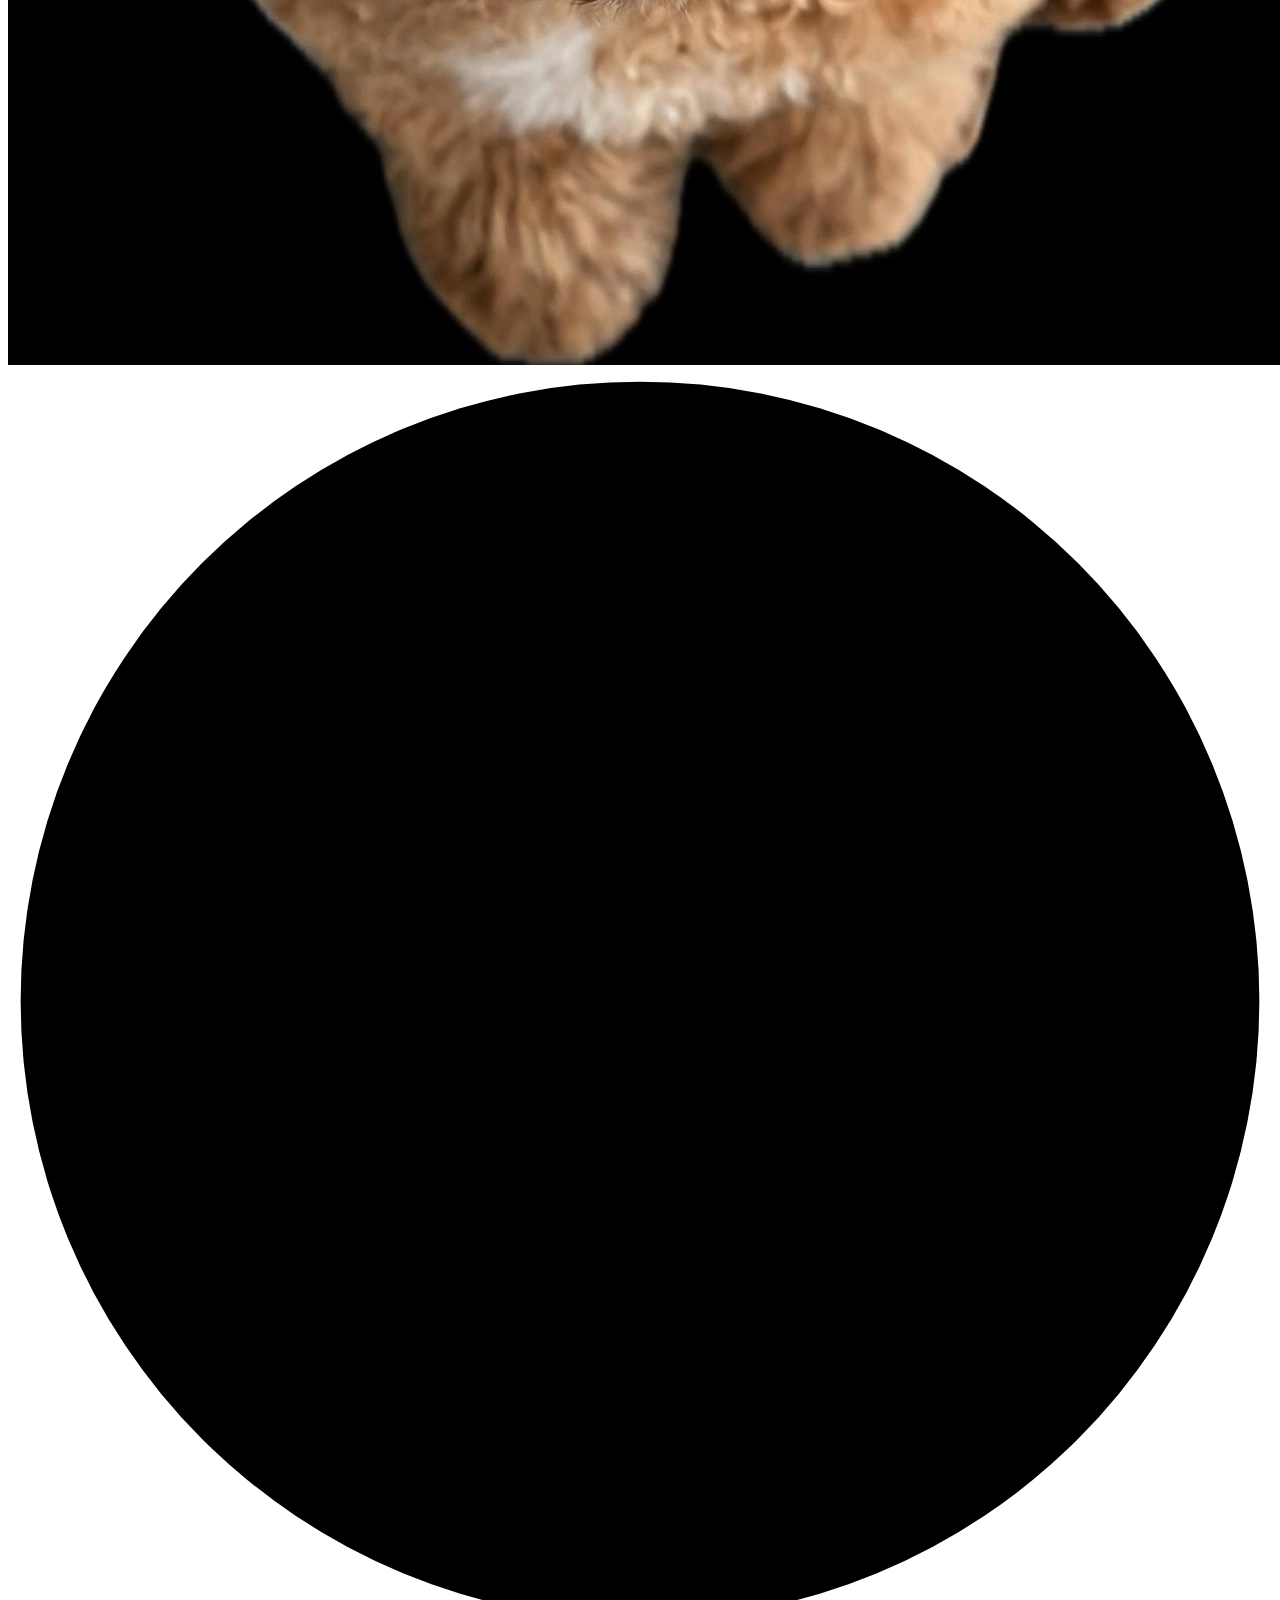
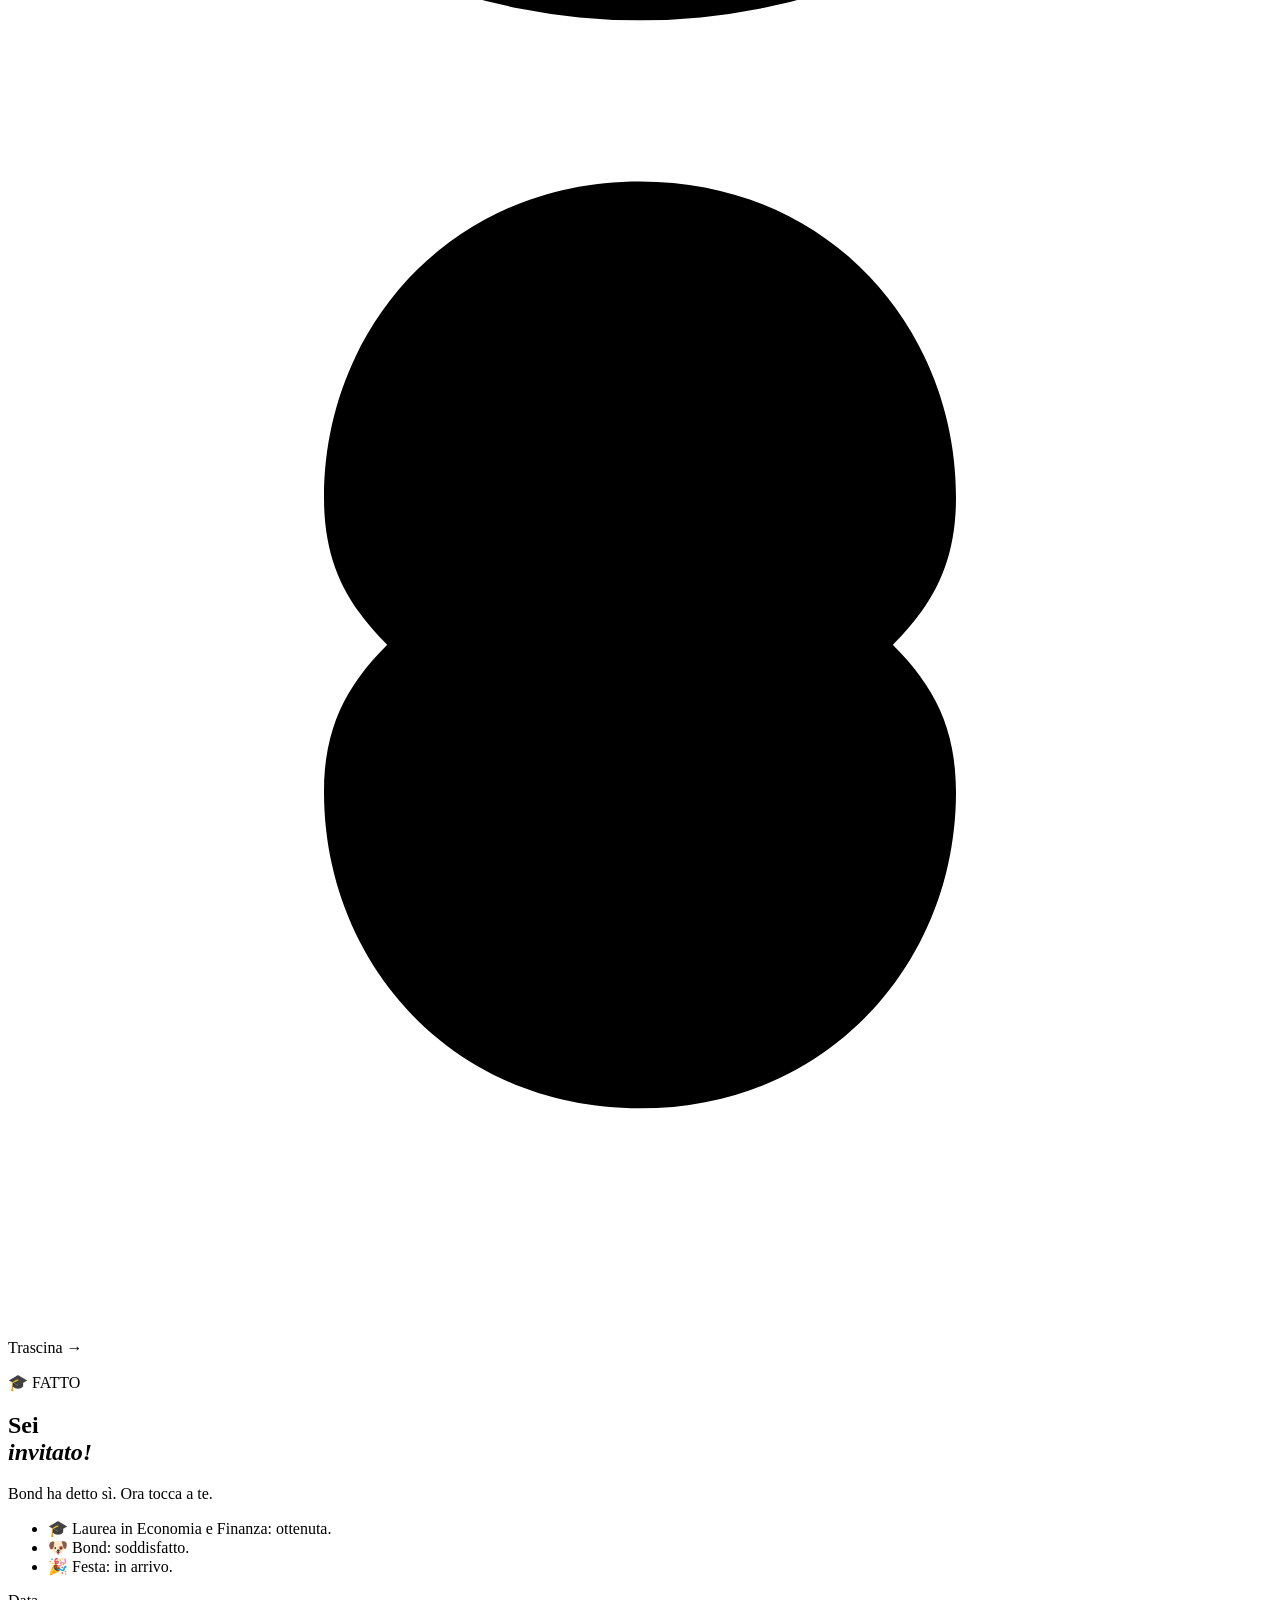
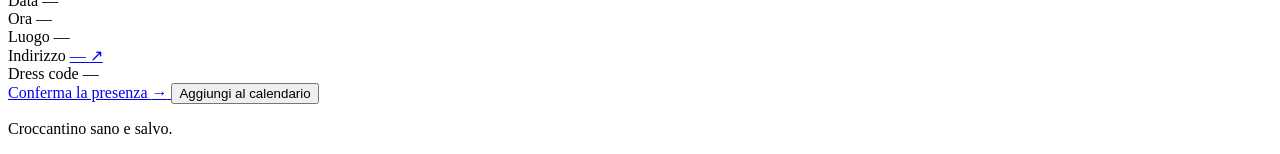
==== commit 617f4522: "html" ====
--- a/index[1].html
+++ b/index[1].html
@@ -18,7 +18,7 @@
 <!-- Rumore/grain molto leggero per una sensazione "premium", non decorativo a caso -->
 <div class="grain" aria-hidden="true"></div>
 
-<!-- Barra "quotazione tesi": elemento firma, riprende il linguaggio finanziario del percorso di studi -->
+<!-- Barra di avanzamento della missione, multicolore -->
 <div class="ledger-bar" aria-hidden="true">
   <div class="ledger-fill" id="ledgerFill"></div>
   <span class="ledger-label" id="ledgerLabel">0%</span>
@@ -28,21 +28,25 @@
   <span id="soundIcon">♪</span>
 </button>
 
+<!-- Livello globale dei coriandoli: copre tutto lo schermo al momento del successo -->
+<div class="confetti-layer" id="confettiLayer" aria-hidden="true"></div>
+<!-- Flash colorato di celebrazione -->
+<div class="celebration-flash" id="celebrationFlash" aria-hidden="true"></div>
+
 <main class="app" id="app">
 
   <!-- ============ SCHERMATA 1 — L'INCARICO ============ -->
   <section class="screen screen-intro" id="screenIntro" data-state="active" aria-hidden="false">
     <div class="screen-inner">
-      <p class="eyebrow">MRC&nbsp;·&nbsp;LAUREA&nbsp;— STATO: IN ATTESA DI APPROVAZIONE</p>
+      <p class="eyebrow">ASPETTA UN ATTIMO</p>
       <h1 class="display display-xl">
-        Ho bisogno<br><em>del tuo aiuto.</em>
+        Serve<br><em>il tuo aiuto.</em>
       </h1>
       <p class="lede">
-        Prima di riceverti come ospite, un ultimo esame.
-        Niente econometria: stavolta basta un dito e un po' di fiducia.
+        Prima di invitarti, un'ultima cosa da fare insieme.
       </p>
       <button class="btn btn-primary" id="startBtn" type="button">
-        Ci sto, andiamo
+        Iniziamo
         <span class="btn-arrow" aria-hidden="true">↓</span>
       </button>
     </div>
@@ -51,12 +55,12 @@
   <!-- ============ SCHERMATA 2 — LA MISSIONE (drag & drop) ============ -->
   <section class="screen screen-mission" id="screenMission" data-state="idle" aria-hidden="true">
     <div class="screen-inner">
-      <p class="eyebrow">FASE 1 DI 1 — VERIFICA SUL CAMPO</p>
+      <p class="eyebrow">LA MISSIONE</p>
       <h2 class="display display-md">
-        Guadagnati la fiducia di <em id="dogNameInline">Bond</em>.
+        Convinci <em id="dogNameInline">Bond</em>.
       </h2>
       <p class="lede lede-tight" id="missionHint">
-        Trascina il croccantino fino al muso. È l'esame più facile che sosterrai oggi.
+        Trascina il croccantino fino a lui.
       </p>
 
       <div class="stage" id="stage">
@@ -115,38 +119,26 @@
 
       <p class="mission-caption" id="missionCaption">Trascina&nbsp;→</p>
     </div>
-
-    <!-- Livello dei coriandoli, sopra tutto -->
-    <div class="confetti-layer" id="confettiLayer" aria-hidden="true"></div>
   </section>
 
   <!-- ============ SCHERMATA 3 — IL REVEAL ============ -->
   <section class="screen screen-reveal" id="screenReveal" data-state="idle" aria-hidden="true">
     <div class="screen-inner screen-inner-wide">
 
-      <p class="eyebrow eyebrow-gold">🎓 MISSIONE COMPLETATA</p>
-      <h2 class="display display-lg">
-        Sei ufficialmente<br><em>invitato.</em>
+      <p class="eyebrow eyebrow-gold">🎓 FATTO</p>
+      <h2 class="display display-lg" id="revealTitle">
+        Sei<br><em>invitato!</em>
       </h2>
       <p class="lede" id="revealLede">
-        Bond ha dato l'approvazione. Ora tocca a te.
+        <span id="dogNameInline2">Bond</span> ha detto sì. Ora tocca a te.
       </p>
 
-      <!-- Mini "report trimestrale" ironico — coerente con Economia e Finanza -->
-      <div class="report-grid" id="reportGrid">
-        <div class="report-card">
-          <p class="report-label">RISK ASSESSMENT</p>
-          <p class="report-value">Probabilità che mi laureassi: inferiore a quella che <span id="dogNameInline2">Bond</span> rifiutasse un croccantino.</p>
-        </div>
-        <div class="report-card">
-          <p class="report-label">PERFORMANCE</p>
-          <p class="report-value"><span id="degreeInline">Economia e Finanza</span>: completata. Sopravvivenza universitaria: <strong>100%</strong>.</p>
-        </div>
-        <div class="report-card">
-          <p class="report-label">STATUS</p>
-          <p class="report-value">Achievement unlocked: <strong>Laurea ottenuta.</strong></p>
-        </div>
-      </div>
+      <!-- Riepilogo breve e diretto, niente giri di parole -->
+      <ul class="celebration-list" id="celebrationList">
+        <li><span class="celebration-emoji">🎓</span> Laurea in <span id="degreeInline">Economia e Finanza</span>: ottenuta.</li>
+        <li><span class="celebration-emoji">🐶</span> <span id="dogNameInline3">Bond</span>: soddisfatto.</li>
+        <li><span class="celebration-emoji">🎉</span> Festa: in arrivo.</li>
+      </ul>
 
       <!-- Dettagli evento -->
       <div class="details-card" id="detailsCard">
@@ -185,7 +177,7 @@
         <button class="btn-text" id="calendarBtn" type="button">Aggiungi al calendario</button>
       </div>
 
-      <p class="footnote">Nessun croccantino è stato danneggiato durante la creazione di questo invito.</p>
+      <p class="footnote">Croccantino sano e salvo.</p>
     </div>
   </section>
 
